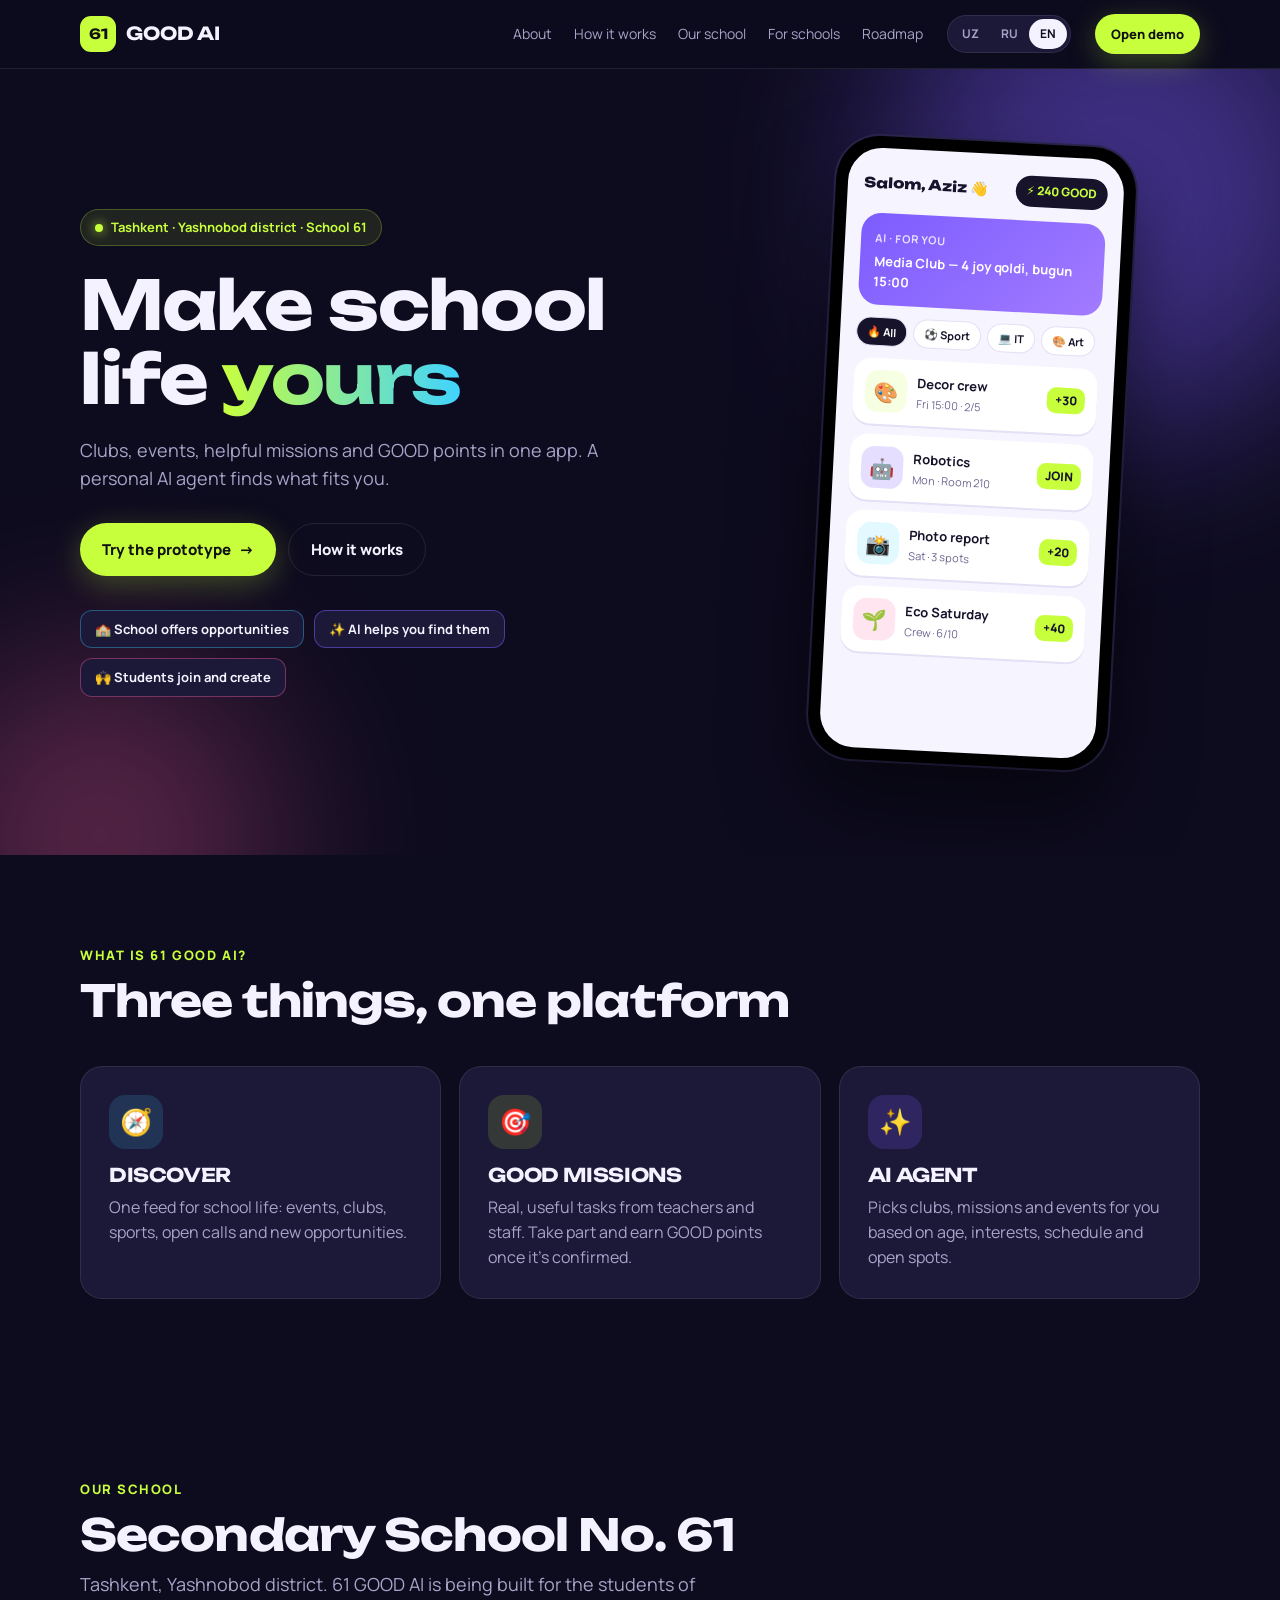
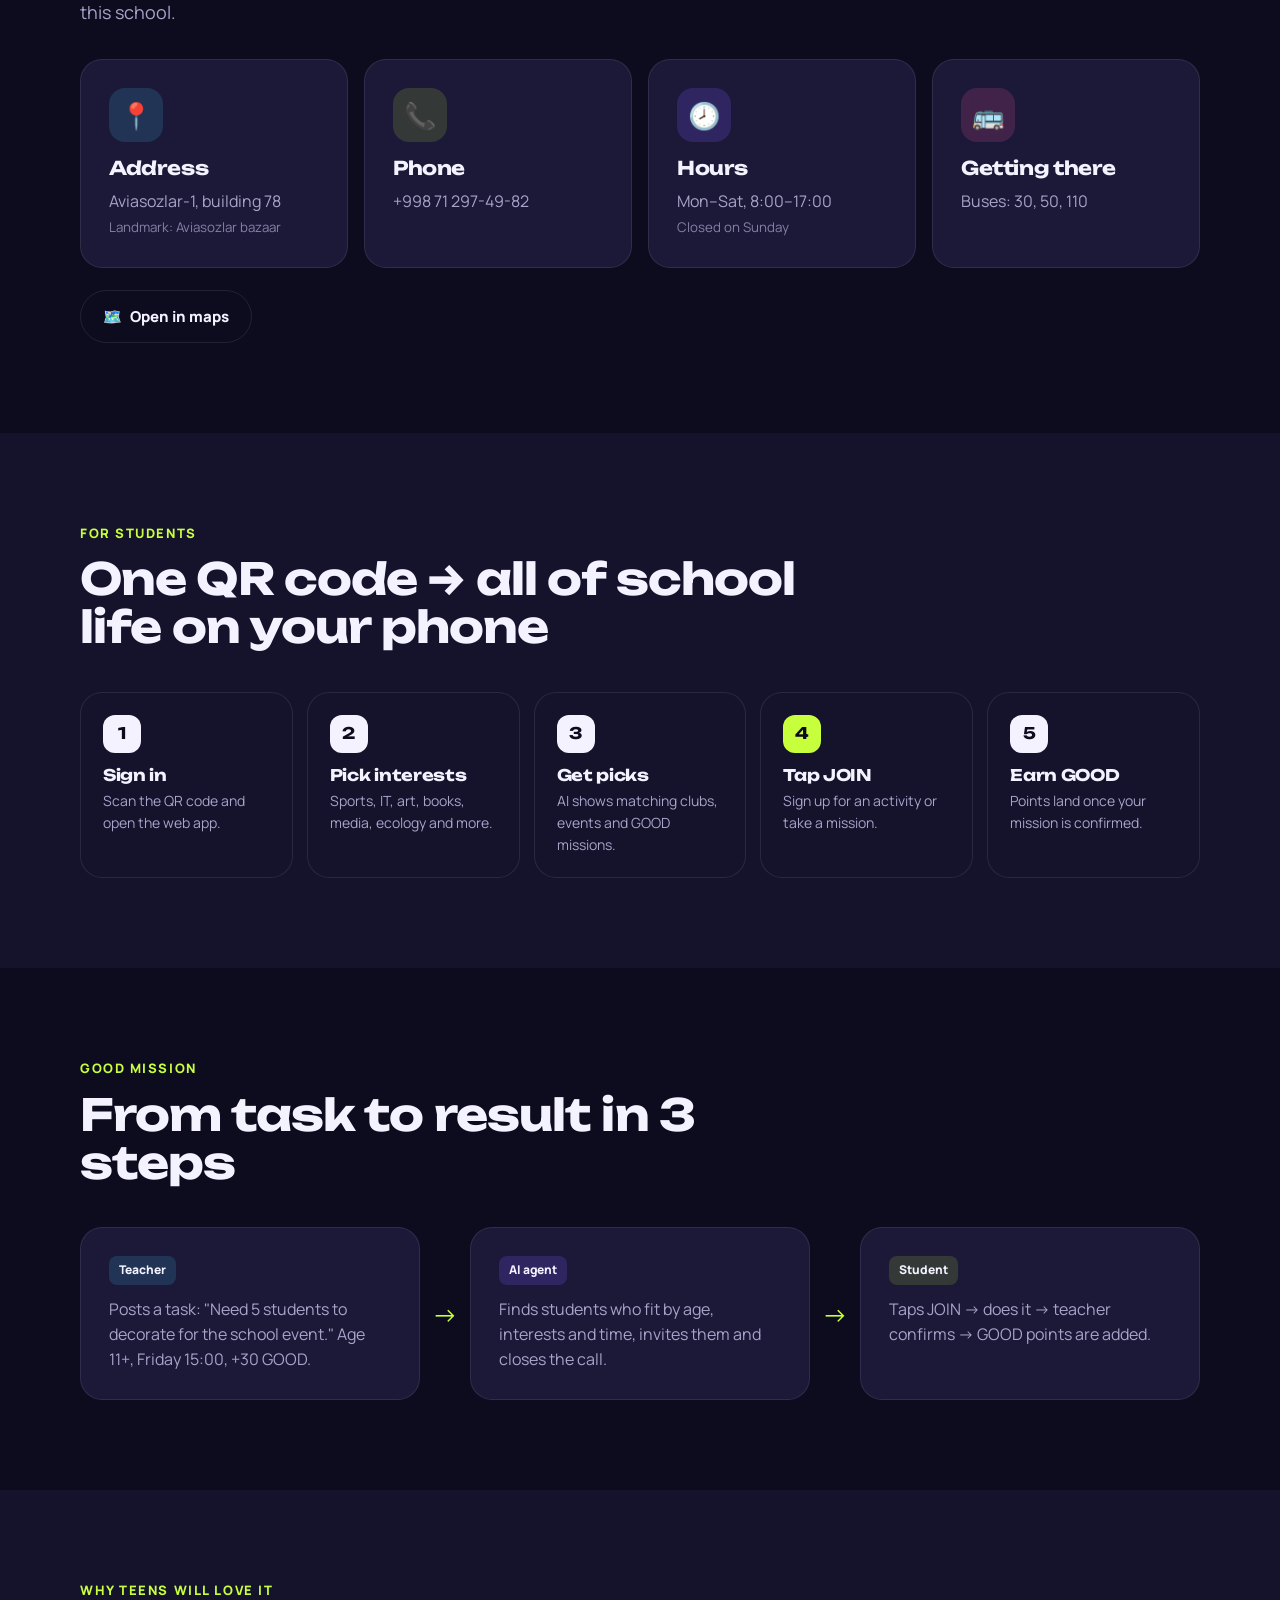
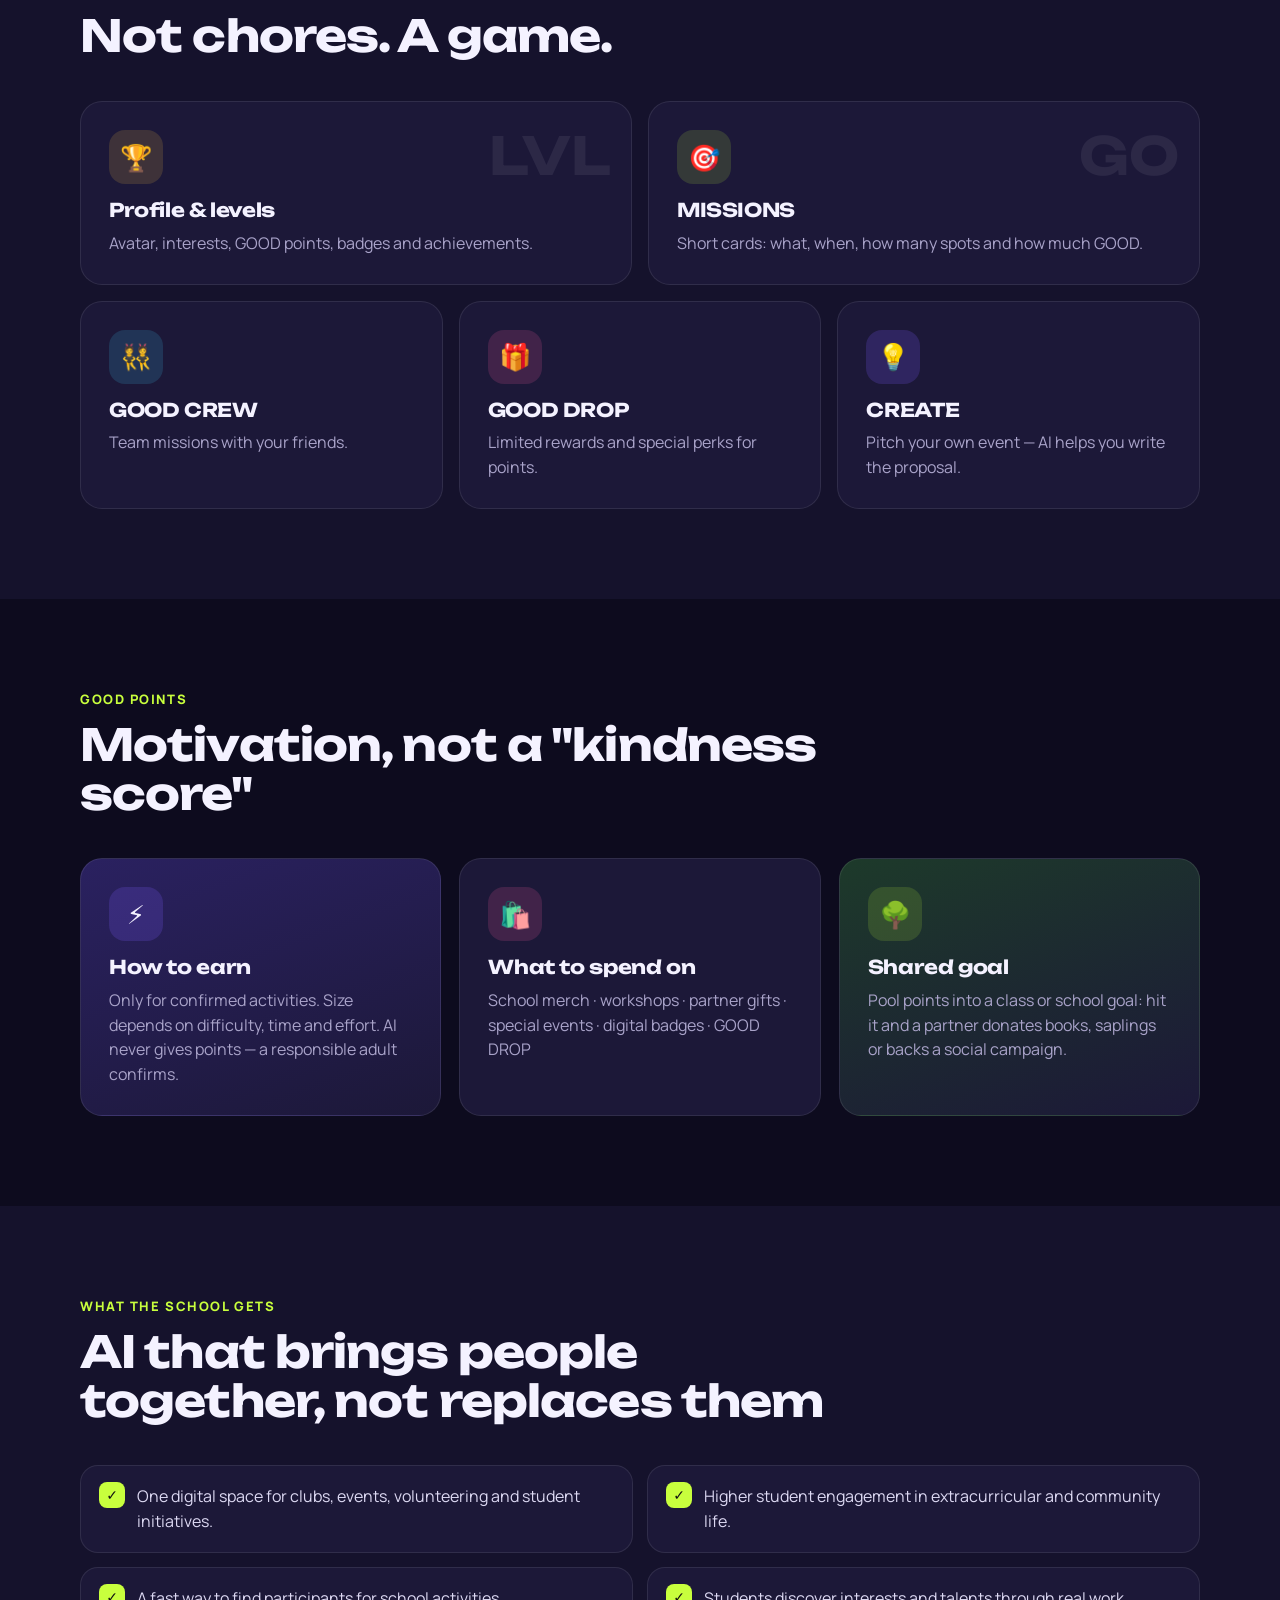
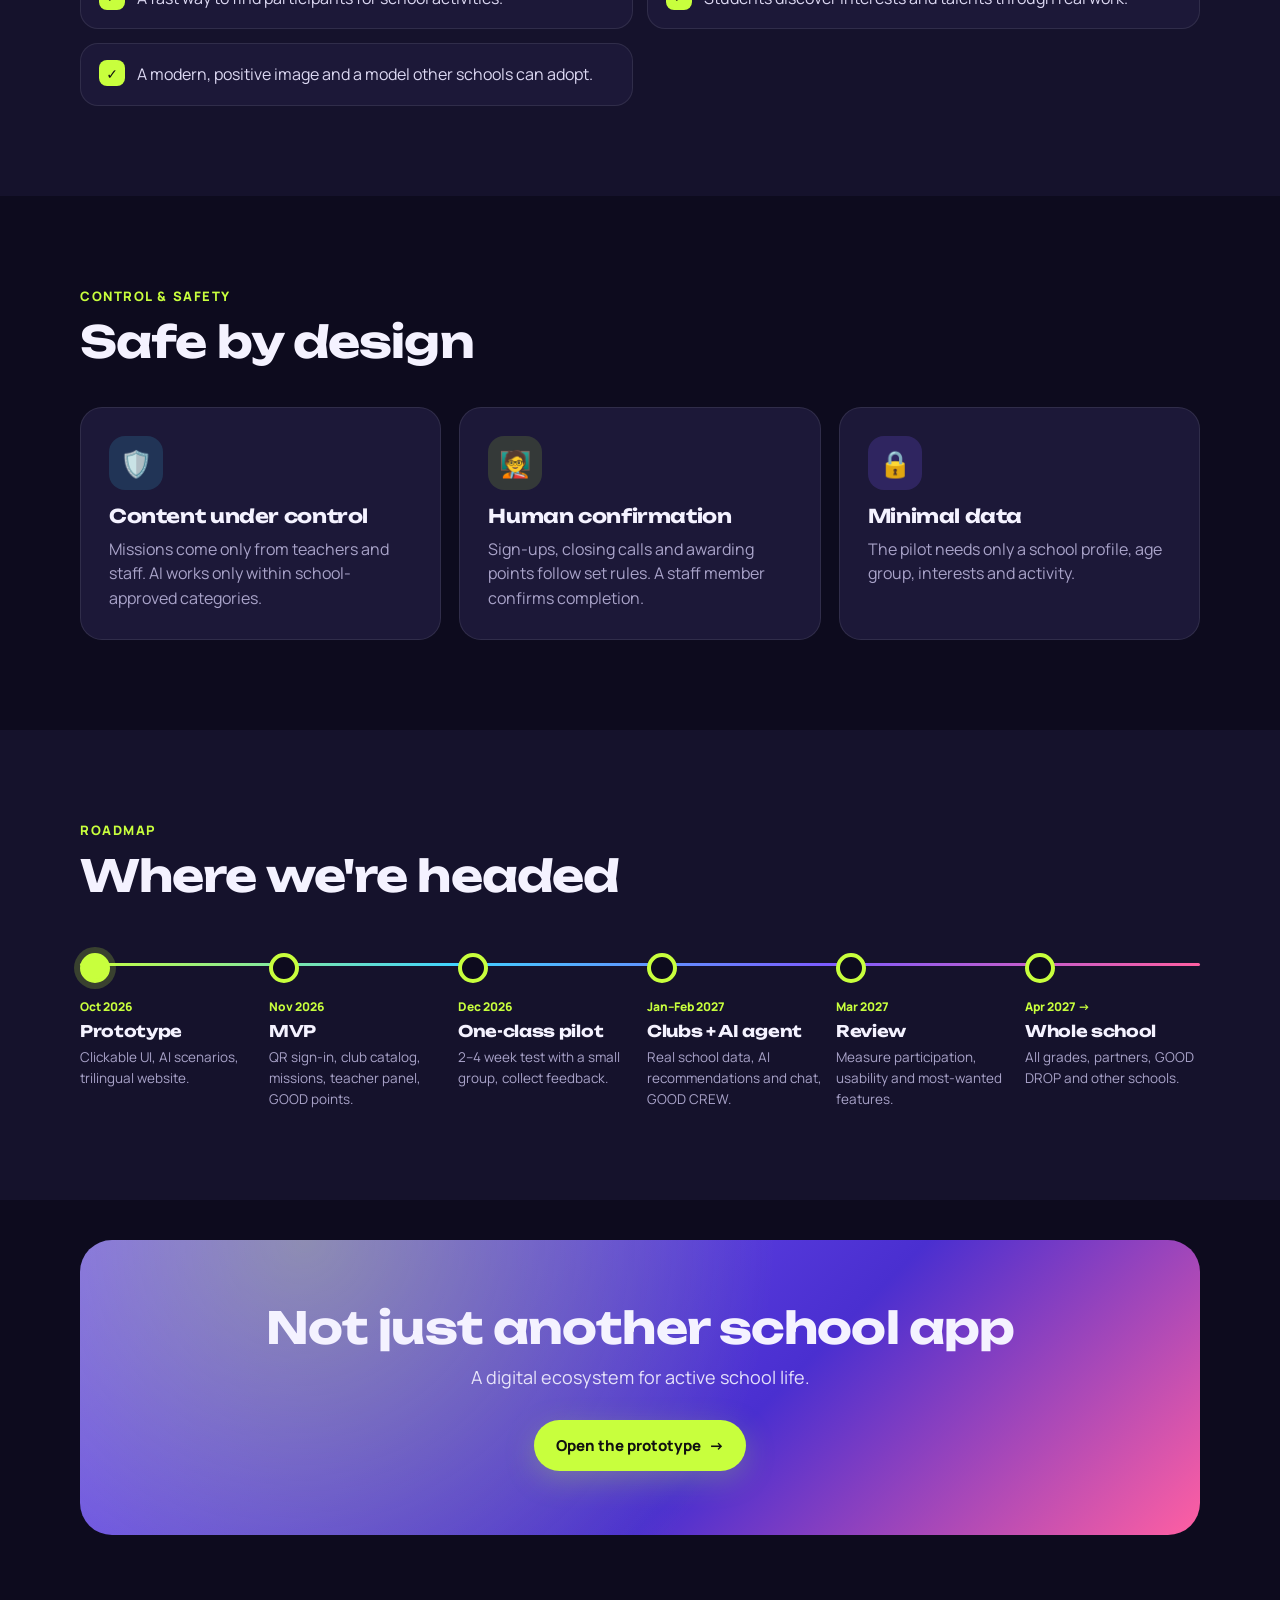
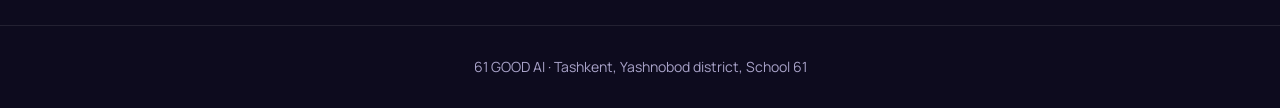
==== index.html @ ceb3b053 "61 GOOD AI site + Telegram Mini App Co-Authored-By: Claude Opus 5.5 (1M context) <noreply@anthropic." ====
<!doctype html>
<html lang="ru">
<head>
<meta charset="utf-8">
<meta name="viewport" content="width=device-width,initial-scale=1">
<title>61 GOOD AI</title>
<meta name="description" content="61 GOOD AI — умная платформа школьной жизни: кружки, события, GOOD-миссии и персональный AI-агент.">
<link rel="icon" href="data:image/svg+xml,<svg xmlns='http://www.w3.org/2000/svg' viewBox='0 0 64 64'><rect width='64' height='64' rx='16' fill='%23C8FF3D'/><text x='32' y='42' font-size='26' font-family='Arial' font-weight='900' text-anchor='middle' fill='%23111'>61</text></svg>">
<link rel="preconnect" href="https://fonts.googleapis.com"><link rel="preconnect" href="https://fonts.gstatic.com" crossorigin>
<link href="https://fonts.googleapis.com/css2?family=Manrope:wght@400;600;700;800&family=Unbounded:wght@600;700&display=swap" rel="stylesheet">
<link rel="stylesheet" href="style.css">
</head>
<body>
<nav><div class="wrap">
  <a class="logo" href="#"><b>61</b>GOOD AI</a>
  <div class="links">
    <a href="#about" data-i18n="nav.about"></a><a href="#how" data-i18n="nav.how"></a><a href="#ours" data-i18n="nav.ours"></a><a href="#school" data-i18n="nav.school"></a><a href="#roadmap" data-i18n="nav.roadmap"></a>
  </div>
  <div class="langs"><button data-lang="uz">UZ</button><button data-lang="ru">RU</button><button data-lang="en">EN</button></div>
  <a class="btn pri demo-link" href="app.html" data-i18n="nav.demo"></a>
</div></nav>

<header class="hero">
  <div class="blob b1"></div><div class="blob b2"></div>
  <div class="wrap">
    <div>
      <span class="badge" data-i18n="hero.badge"></span>
      <h1 data-i18n="hero.title"></h1>
      <p class="sub" data-i18n="hero.sub"></p>
      <div class="ctas"><a class="btn pri demo-link" href="app.html"><span data-i18n="hero.cta"></span> →</a><a class="btn sec" href="#how" data-i18n="hero.cta2"></a></div>
      <div class="tags"><span>🏫 <b data-i18n="hero.tag1"></b></span><span>✨ <b data-i18n="hero.tag2"></b></span><span>🙌 <b data-i18n="hero.tag3"></b></span></div>
    </div>
    <div class="phone"><div class="screen">
      <div class="s-top"><span class="hi">Salom, Aziz 👋</span><span class="pill">⚡ 240 GOOD</span></div>
      <div class="ai-card"><small>AI · FOR YOU</small><p>Media Club — 4 joy qoldi, bugun 15:00</p></div>
      <div class="chips"><i class="on">🔥 All</i><i>⚽ Sport</i><i>💻 IT</i><i>🎨 Art</i></div>
      <div class="m-card"><div class="m-ico c-lime">🎨</div><div><b>Decor crew</b><span>Fri 15:00 · 2/5</span></div><span class="gp">+30</span></div>
      <div class="m-card"><div class="m-ico c-violet">🤖</div><div><b>Robotics</b><span>Mon · Room 210</span></div><span class="gp">JOIN</span></div>
      <div class="m-card"><div class="m-ico c-sky">📸</div><div><b>Photo report</b><span>Sat · 3 spots</span></div><span class="gp">+20</span></div>
      <div class="m-card"><div class="m-ico c-pink">🌱</div><div><b>Eco Saturday</b><span>Crew · 6/10</span></div><span class="gp">+40</span></div>
    </div></div>
  </div>
</header>

<section id="about"><div class="wrap">
  <div class="kicker" data-i18n="about.kicker"></div>
  <h2 data-i18n="about.title"></h2>
  <div class="grid3">
    <div class="card reveal"><div class="ico c-sky">🧭</div><h3 data-i18n="about.c1.t"></h3><p data-i18n="about.c1.d"></p></div>
    <div class="card reveal"><div class="ico c-lime">🎯</div><h3 data-i18n="about.c2.t"></h3><p data-i18n="about.c2.d"></p></div>
    <div class="card reveal"><div class="ico c-violet">✨</div><h3 data-i18n="about.c3.t"></h3><p data-i18n="about.c3.d"></p></div>
  </div>
</div></section>

<section id="ours"><div class="wrap">
  <div class="kicker" data-i18n="ours.kicker"></div>
  <h2 data-i18n="ours.title" style="margin-bottom:12px"></h2>
  <p class="lead" data-i18n="ours.sub"></p>
  <div class="ours">
    <div class="card reveal"><div class="ico c-sky">📍</div><h3 data-i18n="ours.addr.t"></h3><p data-i18n="ours.addr.d"></p></div>
    <a class="card reveal" href="tel:+998712974982"><div class="ico c-lime">📞</div><h3 data-i18n="ours.phone.t"></h3><p>+998 71 297-49-82</p></a>
    <div class="card reveal"><div class="ico c-violet">🕗</div><h3 data-i18n="ours.hours.t"></h3><p data-i18n="ours.hours.d"></p></div>
    <div class="card reveal"><div class="ico c-pink">🚌</div><h3 data-i18n="ours.bus.t"></h3><p data-i18n="ours.bus.d"></p></div>
  </div>
  <a class="btn sec" style="margin-top:22px" target="_blank" rel="noopener" href="https://2gis.uz/tashkent/firm/70000001036679067">🗺️ <span data-i18n="ours.map"></span></a>
</div></section>

<section id="how" style="background:var(--bg2)"><div class="wrap">
  <div class="kicker" data-i18n="how.kicker"></div>
  <h2 data-i18n="how.title"></h2>
  <div class="steps">
    <div class="step reveal"><h3 data-i18n="how.s1.t"></h3><p data-i18n="how.s1.d"></p></div>
    <div class="step reveal"><h3 data-i18n="how.s2.t"></h3><p data-i18n="how.s2.d"></p></div>
    <div class="step reveal"><h3 data-i18n="how.s3.t"></h3><p data-i18n="how.s3.d"></p></div>
    <div class="step reveal"><h3 data-i18n="how.s4.t"></h3><p data-i18n="how.s4.d"></p></div>
    <div class="step reveal"><h3 data-i18n="how.s5.t"></h3><p data-i18n="how.s5.d"></p></div>
  </div>
</div></section>

<section><div class="wrap">
  <div class="kicker" data-i18n="mission.kicker"></div>
  <h2 data-i18n="mission.title"></h2>
  <div class="flow">
    <div class="card reveal"><span class="who c-sky" data-i18n="mission.a.t"></span><p data-i18n="mission.a.d"></p></div>
    <div class="arrow">→</div>
    <div class="card reveal"><span class="who c-violet" data-i18n="mission.b.t"></span><p data-i18n="mission.b.d"></p></div>
    <div class="arrow">→</div>
    <div class="card reveal"><span class="who c-lime" data-i18n="mission.c.t"></span><p data-i18n="mission.c.d"></p></div>
  </div>
</div></section>

<section style="background:var(--bg2)"><div class="wrap">
  <div class="kicker" data-i18n="fun.kicker"></div>
  <h2 data-i18n="fun.title"></h2>
  <div class="feat">
    <div class="card reveal"><span class="big">LVL</span><div class="ico c-sun">🏆</div><h3 data-i18n="fun.f1.t"></h3><p data-i18n="fun.f1.d"></p></div>
    <div class="card reveal"><span class="big">GO</span><div class="ico c-lime">🎯</div><h3 data-i18n="fun.f2.t"></h3><p data-i18n="fun.f2.d"></p></div>
    <div class="card reveal"><div class="ico c-sky">👯</div><h3 data-i18n="fun.f3.t"></h3><p data-i18n="fun.f3.d"></p></div>
    <div class="card reveal"><div class="ico c-pink">🎁</div><h3 data-i18n="fun.f4.t"></h3><p data-i18n="fun.f4.d"></p></div>
    <div class="card reveal"><div class="ico c-violet">💡</div><h3 data-i18n="fun.f5.t"></h3><p data-i18n="fun.f5.d"></p></div>
  </div>
</div></section>

<section id="points"><div class="wrap">
  <div class="kicker" data-i18n="pts.kicker"></div>
  <h2 data-i18n="pts.title"></h2>
  <div class="pts">
    <div class="card reveal"><div class="ico c-violet">⚡</div><h3 data-i18n="pts.get.t"></h3><p data-i18n="pts.get.d"></p></div>
    <div class="card reveal"><div class="ico c-pink">🛍️</div><h3 data-i18n="pts.spend.t"></h3><p data-i18n="pts.spend.d"></p></div>
    <div class="card reveal"><div class="ico c-lime">🌳</div><h3 data-i18n="pts.goal.t"></h3><p data-i18n="pts.goal.d"></p></div>
  </div>
</div></section>

<section id="school" style="background:var(--bg2)"><div class="wrap">
  <div class="kicker" data-i18n="school.kicker"></div>
  <h2 data-i18n="school.title"></h2>
  <ul class="list">
    <li class="reveal" data-i18n="school.l1"></li><li class="reveal" data-i18n="school.l2"></li><li class="reveal" data-i18n="school.l3"></li><li class="reveal" data-i18n="school.l4"></li><li class="reveal" data-i18n="school.l5"></li>
  </ul>
</div></section>

<section><div class="wrap">
  <div class="kicker" data-i18n="safe.kicker"></div>
  <h2 data-i18n="safe.title"></h2>
  <div class="grid3">
    <div class="card reveal"><div class="ico c-sky">🛡️</div><h3 data-i18n="safe.s1.t"></h3><p data-i18n="safe.s1.d"></p></div>
    <div class="card reveal"><div class="ico c-lime">🧑‍🏫</div><h3 data-i18n="safe.s2.t"></h3><p data-i18n="safe.s2.d"></p></div>
    <div class="card reveal"><div class="ico c-violet">🔒</div><h3 data-i18n="safe.s3.t"></h3><p data-i18n="safe.s3.d"></p></div>
  </div>
</div></section>

<section id="roadmap" style="background:var(--bg2)"><div class="wrap">
  <div class="kicker" data-i18n="road.kicker"></div>
  <h2 data-i18n="road.title"></h2>
  <div class="road">
    <div class="rm now reveal"><small data-i18n="road.r1.w"></small><h3 data-i18n="road.r1.t"></h3><p data-i18n="road.r1.d"></p></div>
    <div class="rm reveal"><small data-i18n="road.r2.w"></small><h3 data-i18n="road.r2.t"></h3><p data-i18n="road.r2.d"></p></div>
    <div class="rm reveal"><small data-i18n="road.r3.w"></small><h3 data-i18n="road.r3.t"></h3><p data-i18n="road.r3.d"></p></div>
    <div class="rm reveal"><small data-i18n="road.r4.w"></small><h3 data-i18n="road.r4.t"></h3><p data-i18n="road.r4.d"></p></div>
    <div class="rm reveal"><small data-i18n="road.r5.w"></small><h3 data-i18n="road.r5.t"></h3><p data-i18n="road.r5.d"></p></div>
    <div class="rm reveal"><small data-i18n="road.r6.w"></small><h3 data-i18n="road.r6.t"></h3><p data-i18n="road.r6.d"></p></div>
  </div>
</div></section>

<div class="cta reveal">
  <h2 data-i18n="cta.title"></h2>
  <p data-i18n="cta.sub"></p>
  <a class="btn pri demo-link" href="app.html"><span data-i18n="cta.btn"></span> →</a>
</div>

<footer><div class="wrap" data-i18n="foot"></div></footer>

<script src="i18n.js"></script>
<script>
  window.onLang = l => document.querySelectorAll(".demo-link").forEach(a => a.href = "app.html?lang=" + l);
  initLang();
  const io = new IntersectionObserver(es => es.forEach(e => { if (e.isIntersecting) { e.target.classList.add("in"); io.unobserve(e.target); } }), { threshold: .12 });
  document.querySelectorAll(".reveal").forEach(el => io.observe(el));
</script>
</body>
</html>
---- style.css ----
:root{
  --bg:#0D0B1E; --bg2:#15122C; --card:#1C1838; --line:rgba(255,255,255,.09);
  --text:#F4F2FF; --muted:#A9A3C9;
  --lime:#C8FF3D; --violet:#7C5CFF; --pink:#FF5FA2; --sky:#41D3FF; --sun:#FFC83D;
  --r:22px;
}
*{box-sizing:border-box;margin:0;padding:0}
html{scroll-behavior:smooth}
body{background:var(--bg);color:var(--text);font-family:Manrope,system-ui,sans-serif;line-height:1.55;overflow-x:hidden}
h1,h2,h3,.display{font-family:Unbounded,Manrope,sans-serif;letter-spacing:-.02em;line-height:1.1}
a{color:inherit;text-decoration:none}
.wrap{max-width:1160px;margin:0 auto;padding:0 20px}
em{font-style:normal;background:linear-gradient(90deg,var(--lime),var(--sky));-webkit-background-clip:text;background-clip:text;color:transparent}

/* nav */
nav{position:sticky;top:0;z-index:50;background:rgba(13,11,30,.75);backdrop-filter:blur(14px);border-bottom:1px solid var(--line)}
nav .wrap{display:flex;align-items:center;gap:24px;height:68px}
.logo{display:flex;align-items:center;gap:10px;font-family:Unbounded;font-weight:700;font-size:18px}
.logo b{display:grid;place-items:center;width:36px;height:36px;border-radius:11px;background:var(--lime);color:#111;font-size:14px}
.links{display:flex;gap:22px;margin-left:auto;font-size:14px;color:var(--muted)}
.links a:hover{color:var(--text)}
.langs{display:flex;background:var(--card);border-radius:999px;padding:3px;border:1px solid var(--line)}
.langs button{all:unset;cursor:pointer;padding:6px 11px;border-radius:999px;font-size:12px;font-weight:700;color:var(--muted)}
.langs button.on{background:var(--text);color:var(--bg)}
.btn{display:inline-flex;align-items:center;gap:8px;padding:14px 22px;border-radius:999px;font-weight:800;font-size:15px;transition:transform .15s,box-shadow .15s;cursor:pointer;border:0}
.btn:hover{transform:translateY(-2px)}
.btn.pri{background:var(--lime);color:#111;box-shadow:0 8px 30px rgba(200,255,61,.25)}
.btn.sec{background:transparent;color:var(--text);border:1.5px solid var(--line)}
nav .btn{padding:10px 16px;font-size:13px}

/* hero */
.hero{position:relative;padding:72px 0 90px;overflow:hidden}
.blob{position:absolute;border-radius:50%;filter:blur(90px);opacity:.45;z-index:-1}
.b1{width:480px;height:480px;background:var(--violet);top:-120px;right:-80px}
.b2{width:360px;height:360px;background:var(--pink);bottom:-160px;left:-80px;opacity:.3}
.hero .wrap{display:grid;grid-template-columns:1.15fr .85fr;gap:48px;align-items:center}
.badge{display:inline-flex;gap:8px;align-items:center;padding:7px 14px;border-radius:999px;background:rgba(200,255,61,.1);color:var(--lime);font-size:13px;font-weight:700;border:1px solid rgba(200,255,61,.25)}
.badge:before{content:"";width:8px;height:8px;border-radius:50%;background:var(--lime);box-shadow:0 0 12px var(--lime)}
.hero h1{font-size:clamp(38px,5.6vw,68px);margin:22px 0 20px}
.hero p.sub{font-size:18px;color:var(--muted);max-width:560px}
.hero .ctas{display:flex;gap:12px;margin:30px 0 34px;flex-wrap:wrap}
.tags{display:flex;gap:10px;flex-wrap:wrap}
.tags span{font-size:13px;padding:8px 14px;border-radius:12px;background:var(--card);border:1px solid var(--line)}
.tags span:nth-child(1){border-color:rgba(65,211,255,.35)}
.tags span:nth-child(2){border-color:rgba(124,92,255,.5)}
.tags span:nth-child(3){border-color:rgba(255,95,162,.4)}

/* phone mock */
.phone{width:300px;margin:0 auto;border-radius:44px;padding:12px;background:#000;box-shadow:0 40px 80px rgba(0,0,0,.5),0 0 0 2px #2b2750;transform:rotate(3deg)}
.screen{border-radius:34px;background:#F6F4FF;color:#16132B;height:600px;overflow:hidden;padding:20px 16px;font-size:13px}
.s-top{display:flex;justify-content:space-between;align-items:center;margin-bottom:14px}
.s-top .hi{font-weight:800;font-size:14px;font-family:Unbounded}
.pill{background:#16132B;color:var(--lime);font-weight:800;padding:6px 11px;border-radius:999px;font-size:12px}
.ai-card{background:linear-gradient(135deg,var(--violet),#A27BFF);color:#fff;border-radius:20px;padding:14px;margin-bottom:12px}
.ai-card small{opacity:.8;font-weight:700;font-size:11px;letter-spacing:.06em}
.ai-card p{font-weight:700;margin-top:4px}
.chips{display:flex;gap:6px;margin-bottom:12px;flex-wrap:wrap}
.chips i{font-style:normal;background:#fff;border:1px solid #E4E0F5;padding:5px 10px;border-radius:999px;font-size:11px;font-weight:700}
.chips i.on{background:#16132B;color:#fff}
.m-card{background:#fff;border-radius:18px;padding:12px;margin-bottom:10px;display:flex;gap:10px;align-items:center;box-shadow:0 2px 0 #E4E0F5}
.m-ico{width:42px;height:42px;border-radius:13px;display:grid;place-items:center;font-size:20px;flex:none}
.m-card b{display:block;font-size:13px}
.m-card span{font-size:11px;color:#6B6690}
.m-card .gp{margin-left:auto;font-weight:800;font-size:12px;color:#16132B;background:var(--lime);padding:4px 8px;border-radius:9px;white-space:nowrap}

/* sections */
.lead{color:var(--muted);font-size:18px;max-width:640px;margin-bottom:32px}
.ours{display:grid;grid-template-columns:repeat(4,1fr);gap:16px}
.ours .card small{opacity:.75}
a.card:hover{border-color:var(--lime)}
section{padding:90px 0}
.kicker{color:var(--lime);font-weight:800;font-size:13px;letter-spacing:.12em;text-transform:uppercase}
h2{font-size:clamp(28px,3.8vw,44px);margin:12px 0 40px;max-width:780px}
.grid3{display:grid;grid-template-columns:repeat(3,1fr);gap:18px}
.card{background:var(--card);border:1px solid var(--line);border-radius:var(--r);padding:28px;position:relative;overflow:hidden}
.card h3{font-size:19px;margin:16px 0 10px}
.card p{color:var(--muted)}
.ico{width:54px;height:54px;border-radius:16px;display:grid;place-items:center;font-size:26px}
.c-lime{background:rgba(200,255,61,.14)} .c-violet{background:rgba(124,92,255,.2)} .c-pink{background:rgba(255,95,162,.16)} .c-sky{background:rgba(65,211,255,.15)} .c-sun{background:rgba(255,200,61,.15)}

.steps{display:grid;grid-template-columns:repeat(5,1fr);gap:14px;counter-reset:s}
.step{background:var(--bg2);border:1px solid var(--line);border-radius:var(--r);padding:22px;counter-increment:s}
.step:before{content:counter(s);display:grid;place-items:center;width:38px;height:38px;border-radius:12px;background:var(--text);color:var(--bg);font-family:Unbounded;font-weight:700;margin-bottom:14px}
.step:nth-child(4):before{background:var(--lime)}
.step h3{font-size:16px;margin-bottom:6px}
.step p{color:var(--muted);font-size:14px}

.flow{display:grid;grid-template-columns:1fr auto 1fr auto 1fr;gap:12px;align-items:stretch}
.flow .arrow{display:grid;place-items:center;font-size:26px;color:var(--lime)}
.flow .card h3{margin-top:0}
.who{display:inline-block;font-size:12px;font-weight:800;padding:5px 10px;border-radius:8px;margin-bottom:12px}

.feat{display:grid;grid-template-columns:repeat(6,1fr);gap:16px}
.feat .card:nth-child(1),.feat .card:nth-child(2){grid-column:span 3}
.feat .card:nth-child(n+3){grid-column:span 2}
.feat .card .big{font-family:Unbounded;font-size:52px;font-weight:700;position:absolute;right:20px;top:14px;opacity:.07}

.pts{display:grid;grid-template-columns:repeat(3,1fr);gap:18px}
.pts .card:nth-child(1){background:linear-gradient(160deg,#2a2160,var(--card))}
.pts .card:nth-child(3){background:linear-gradient(160deg,#1d3a2a,var(--card))}

.list{display:grid;grid-template-columns:1fr 1fr;gap:14px;list-style:none}
.list li{background:var(--card);border:1px solid var(--line);border-radius:18px;padding:18px 20px 18px 56px;position:relative;color:#DCD8F2}
.list li:before{content:"✓";position:absolute;left:18px;top:16px;width:26px;height:26px;border-radius:8px;background:var(--lime);color:#111;font-weight:900;display:grid;place-items:center;font-size:14px}

.road{position:relative;display:grid;grid-template-columns:repeat(6,1fr);gap:14px}
.road:before{content:"";position:absolute;left:0;right:0;top:22px;height:3px;background:linear-gradient(90deg,var(--lime),var(--sky),var(--violet),var(--pink));border-radius:3px}
.rm{position:relative;padding-top:52px}
.rm:before{content:"";position:absolute;top:12px;left:0;width:22px;height:22px;border-radius:50%;background:var(--bg);border:4px solid var(--lime)}
.rm.now:before{background:var(--lime);box-shadow:0 0 0 6px rgba(200,255,61,.2)}
.rm small{color:var(--lime);font-weight:800;font-size:12px}
.rm h3{font-size:16px;margin:6px 0}
.rm p{color:var(--muted);font-size:13.5px}

.cta{margin:40px auto 90px;max-width:1120px;border-radius:32px;padding:64px 32px;text-align:center;background:radial-gradient(circle at 20% 0%,rgba(200,255,61,.35),transparent 50%),linear-gradient(135deg,var(--violet),#4A2FD0 60%,var(--pink));}
.cta h2{margin:0 auto 12px}
.cta p{font-size:18px;opacity:.9;margin-bottom:28px}
footer{border-top:1px solid var(--line);padding:30px 0;color:var(--muted);font-size:14px;text-align:center}

.reveal{opacity:0;transform:translateY(24px);transition:opacity .7s,transform .7s}
.reveal.in{opacity:1;transform:none}

@media (max-width:980px){
  .links{display:none}
  .hero .wrap{grid-template-columns:1fr}
  .phone{transform:none}
  .grid3,.pts{grid-template-columns:1fr}
  .ours{grid-template-columns:1fr 1fr}
  .steps{grid-template-columns:1fr 1fr}
  .flow{grid-template-columns:1fr}
  .flow .arrow{transform:rotate(90deg)}
  .feat{grid-template-columns:1fr}
  .feat .card:nth-child(n){grid-column:auto}
  .list{grid-template-columns:1fr}
  .road{grid-template-columns:1fr;gap:0}
  .road:before{left:10px;right:auto;top:0;bottom:0;width:3px;height:auto}
  .rm{padding:0 0 26px 44px}
  .rm:before{top:2px}
}
@media (max-width:520px){
  nav .btn{display:none}
  .steps{grid-template-columns:1fr}
  .ours{grid-template-columns:1fr}
  section{padding:64px 0}
  .cta{margin:20px 16px 60px;padding:44px 22px}
}
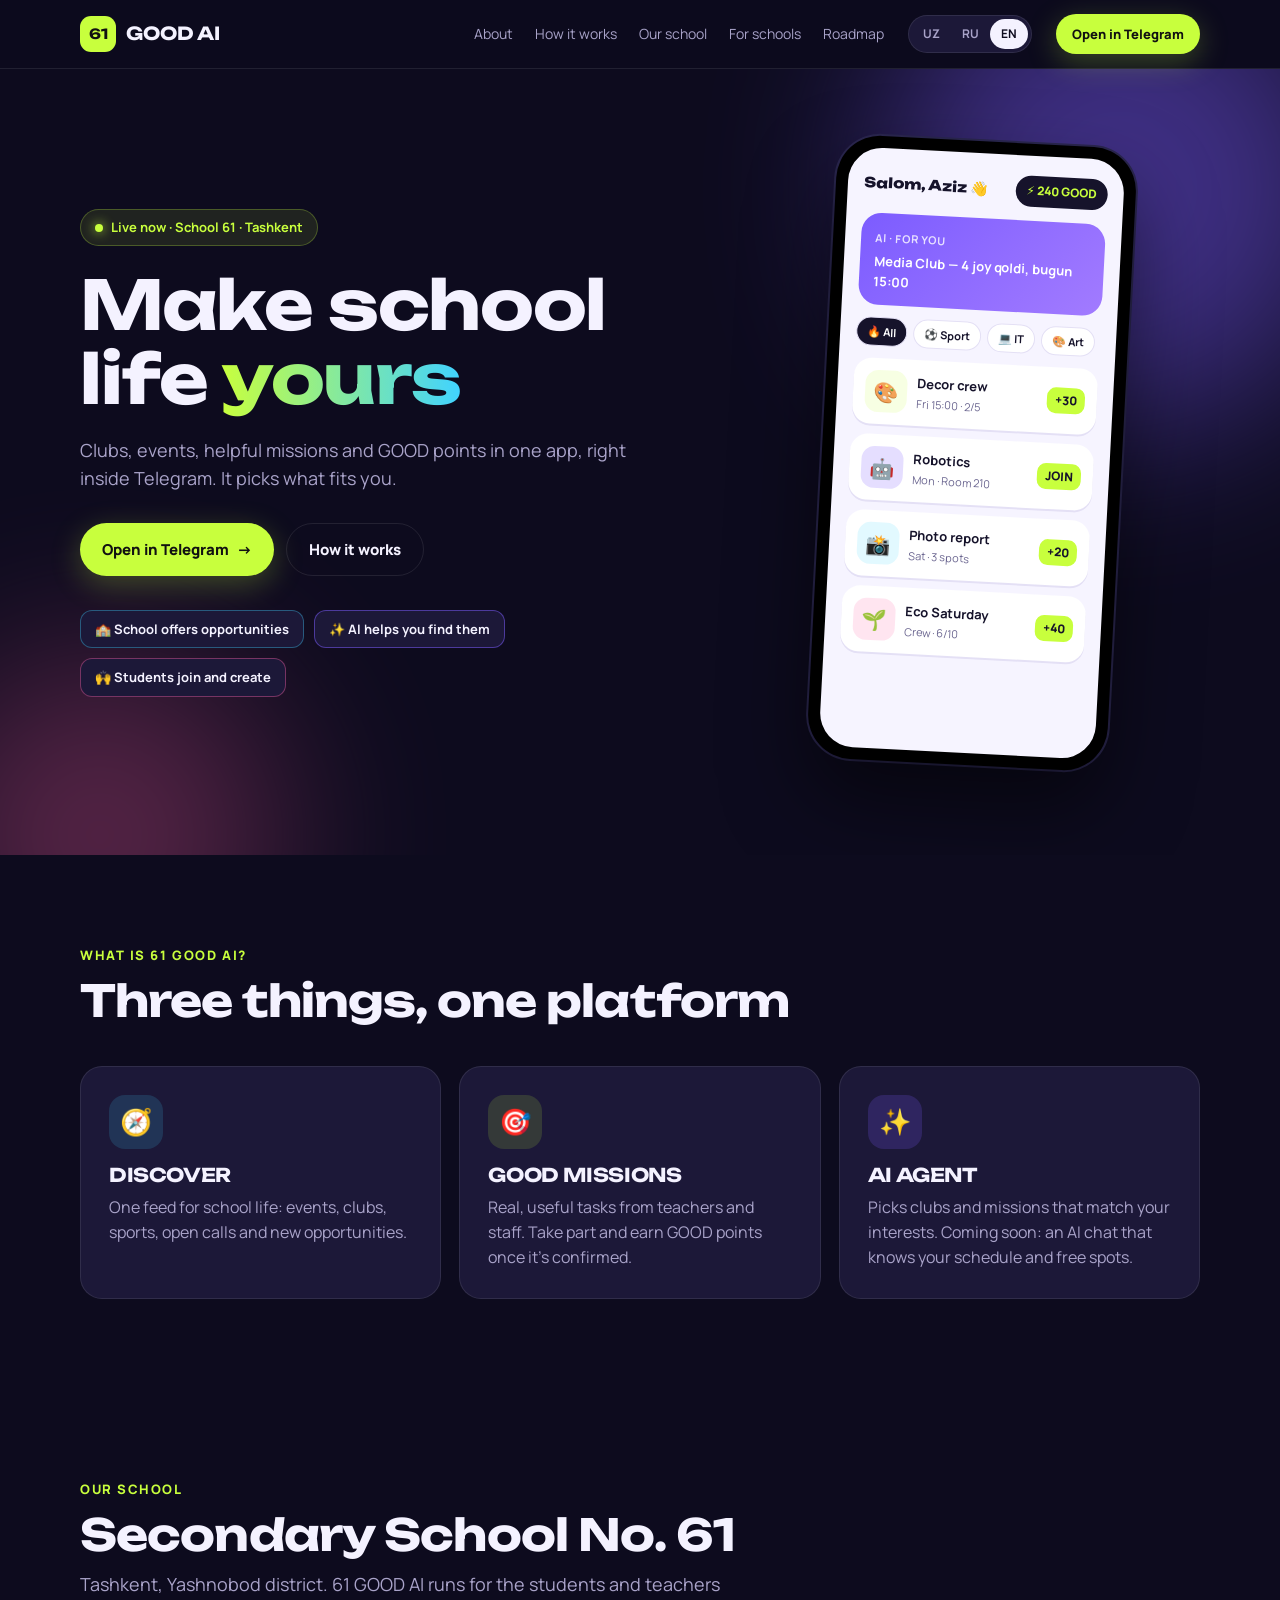
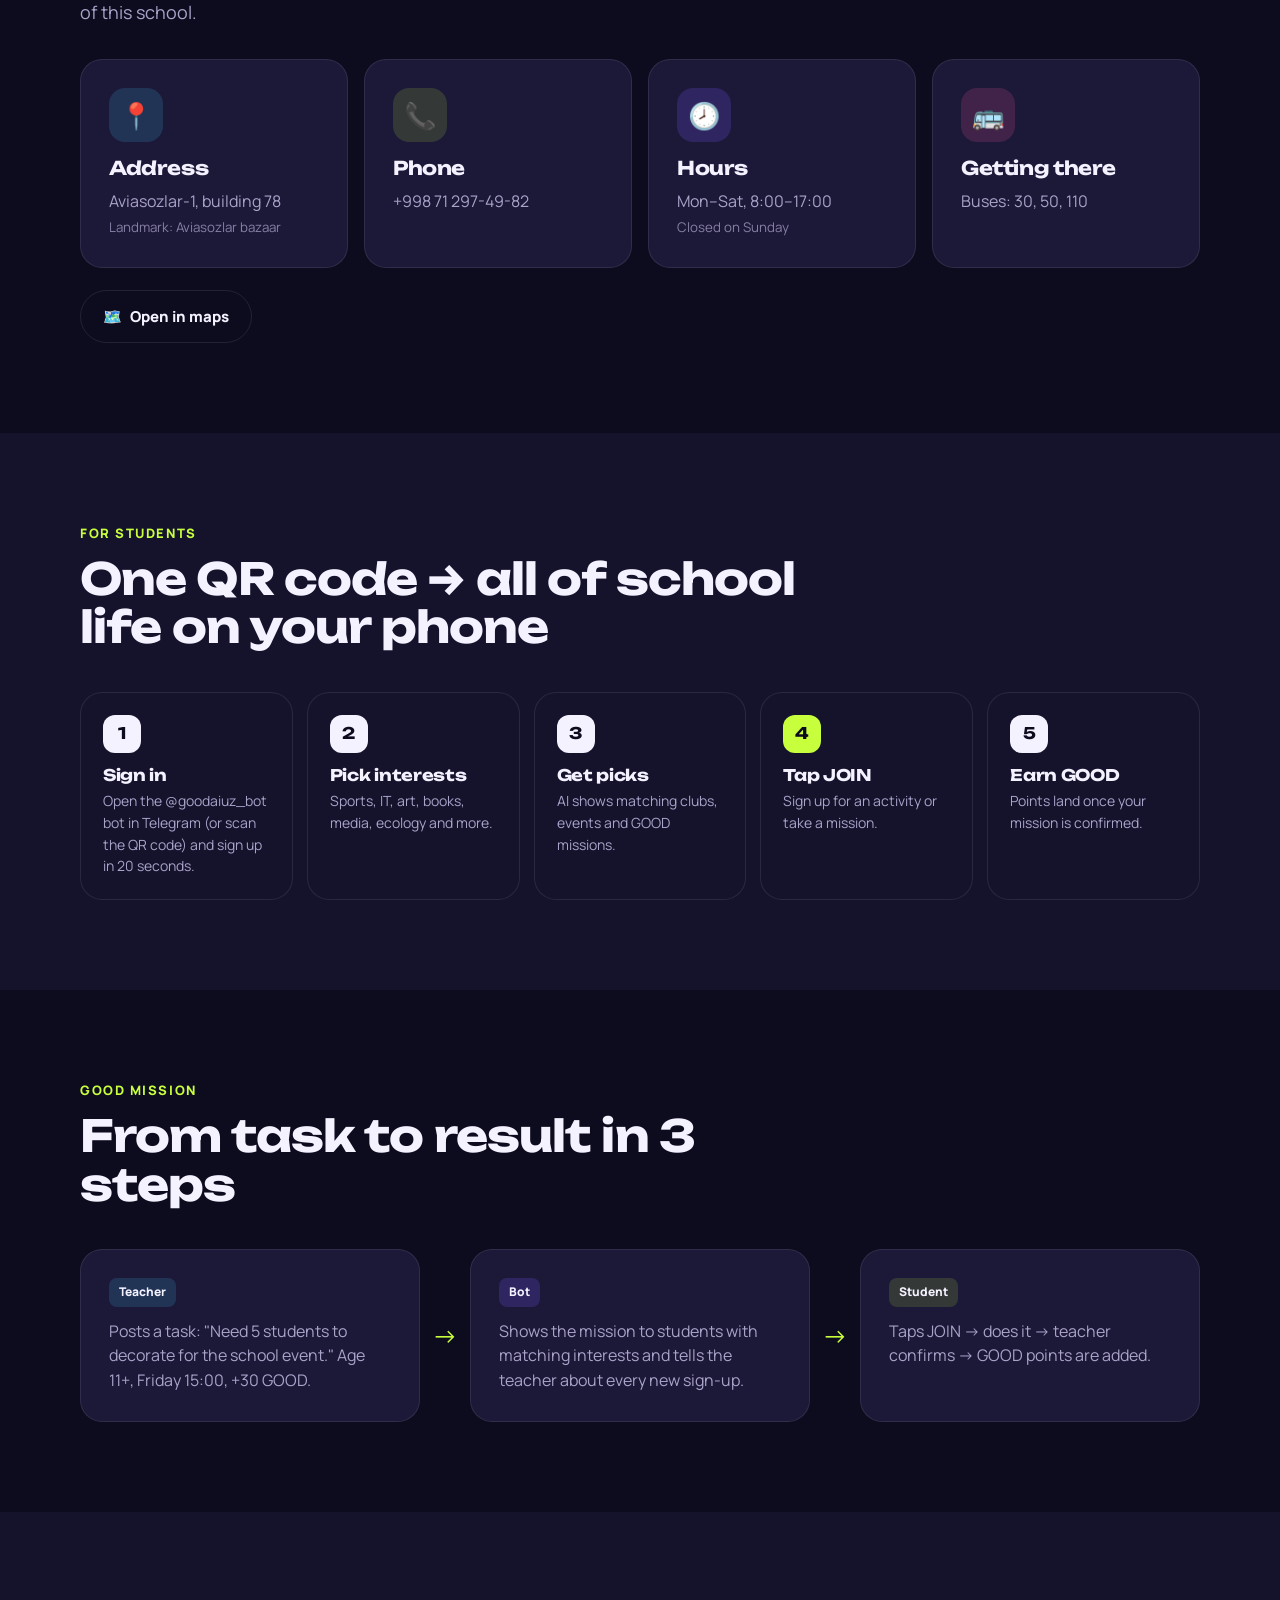
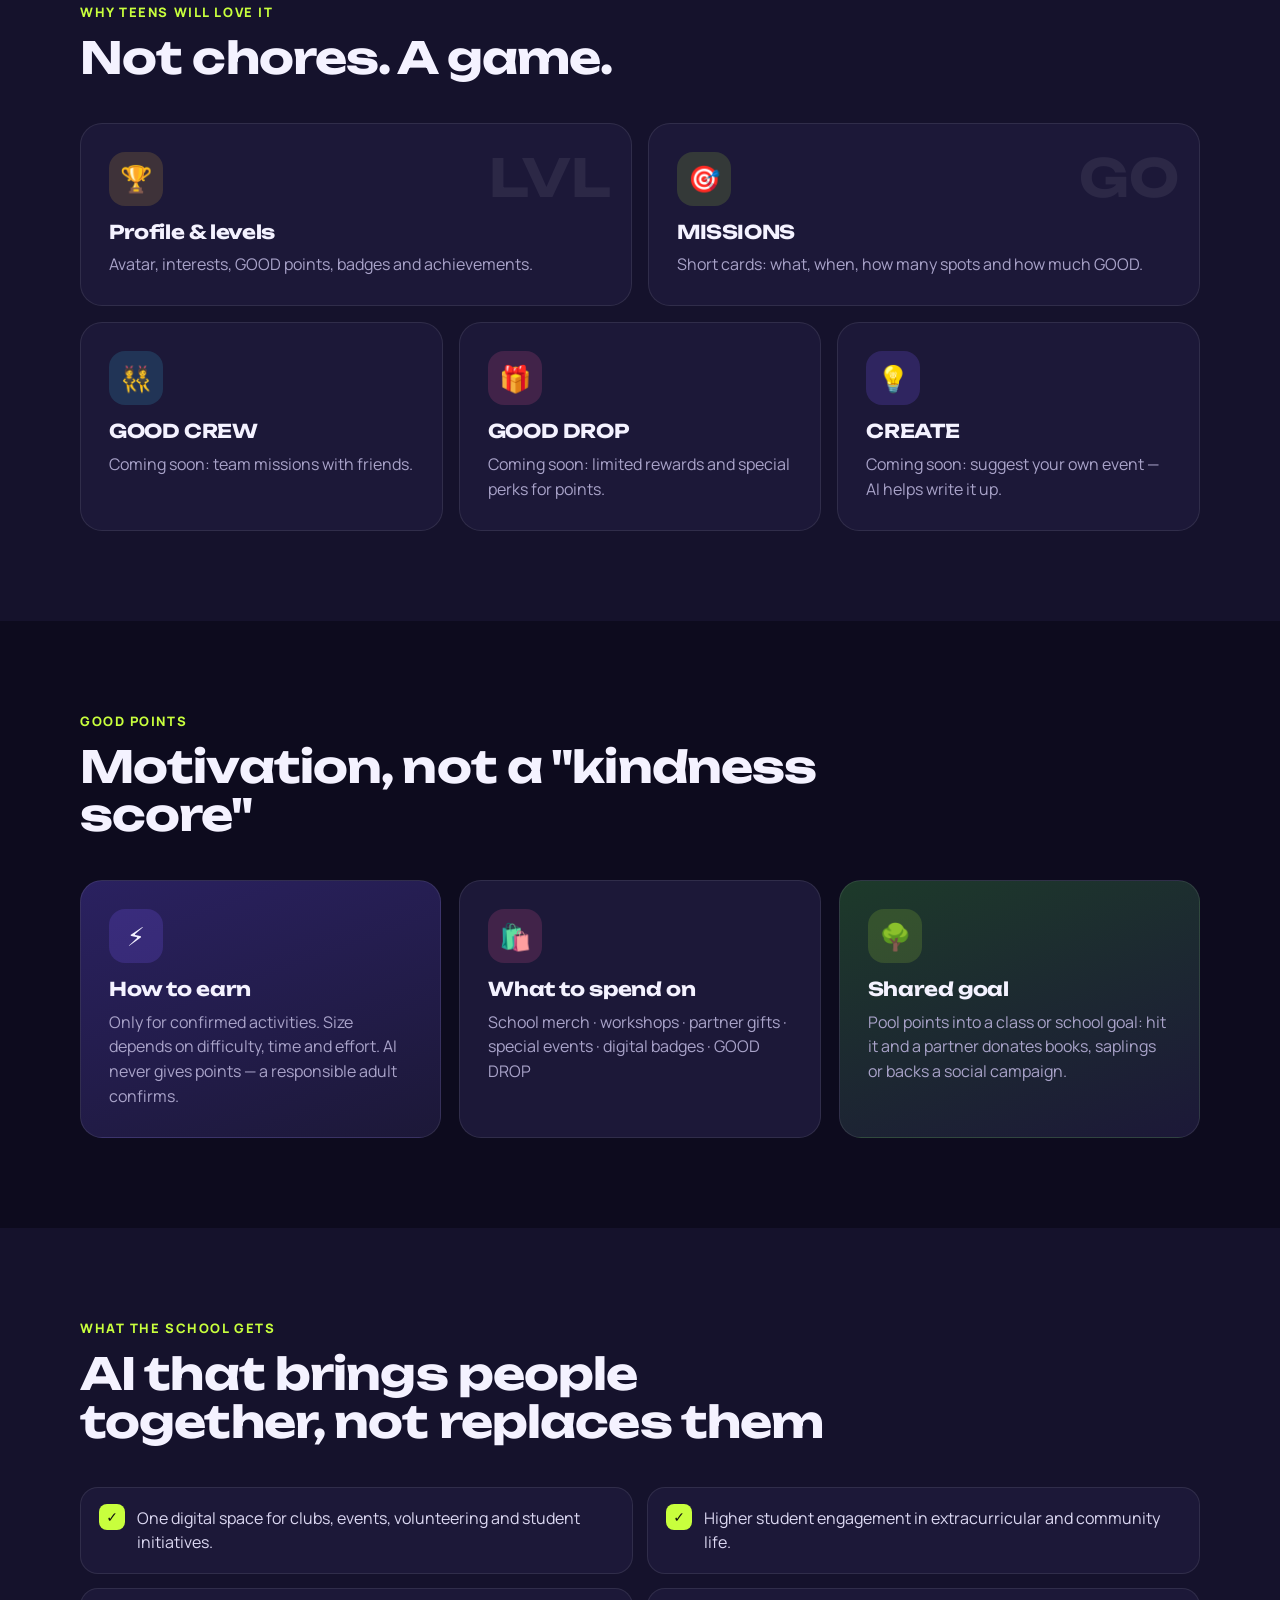
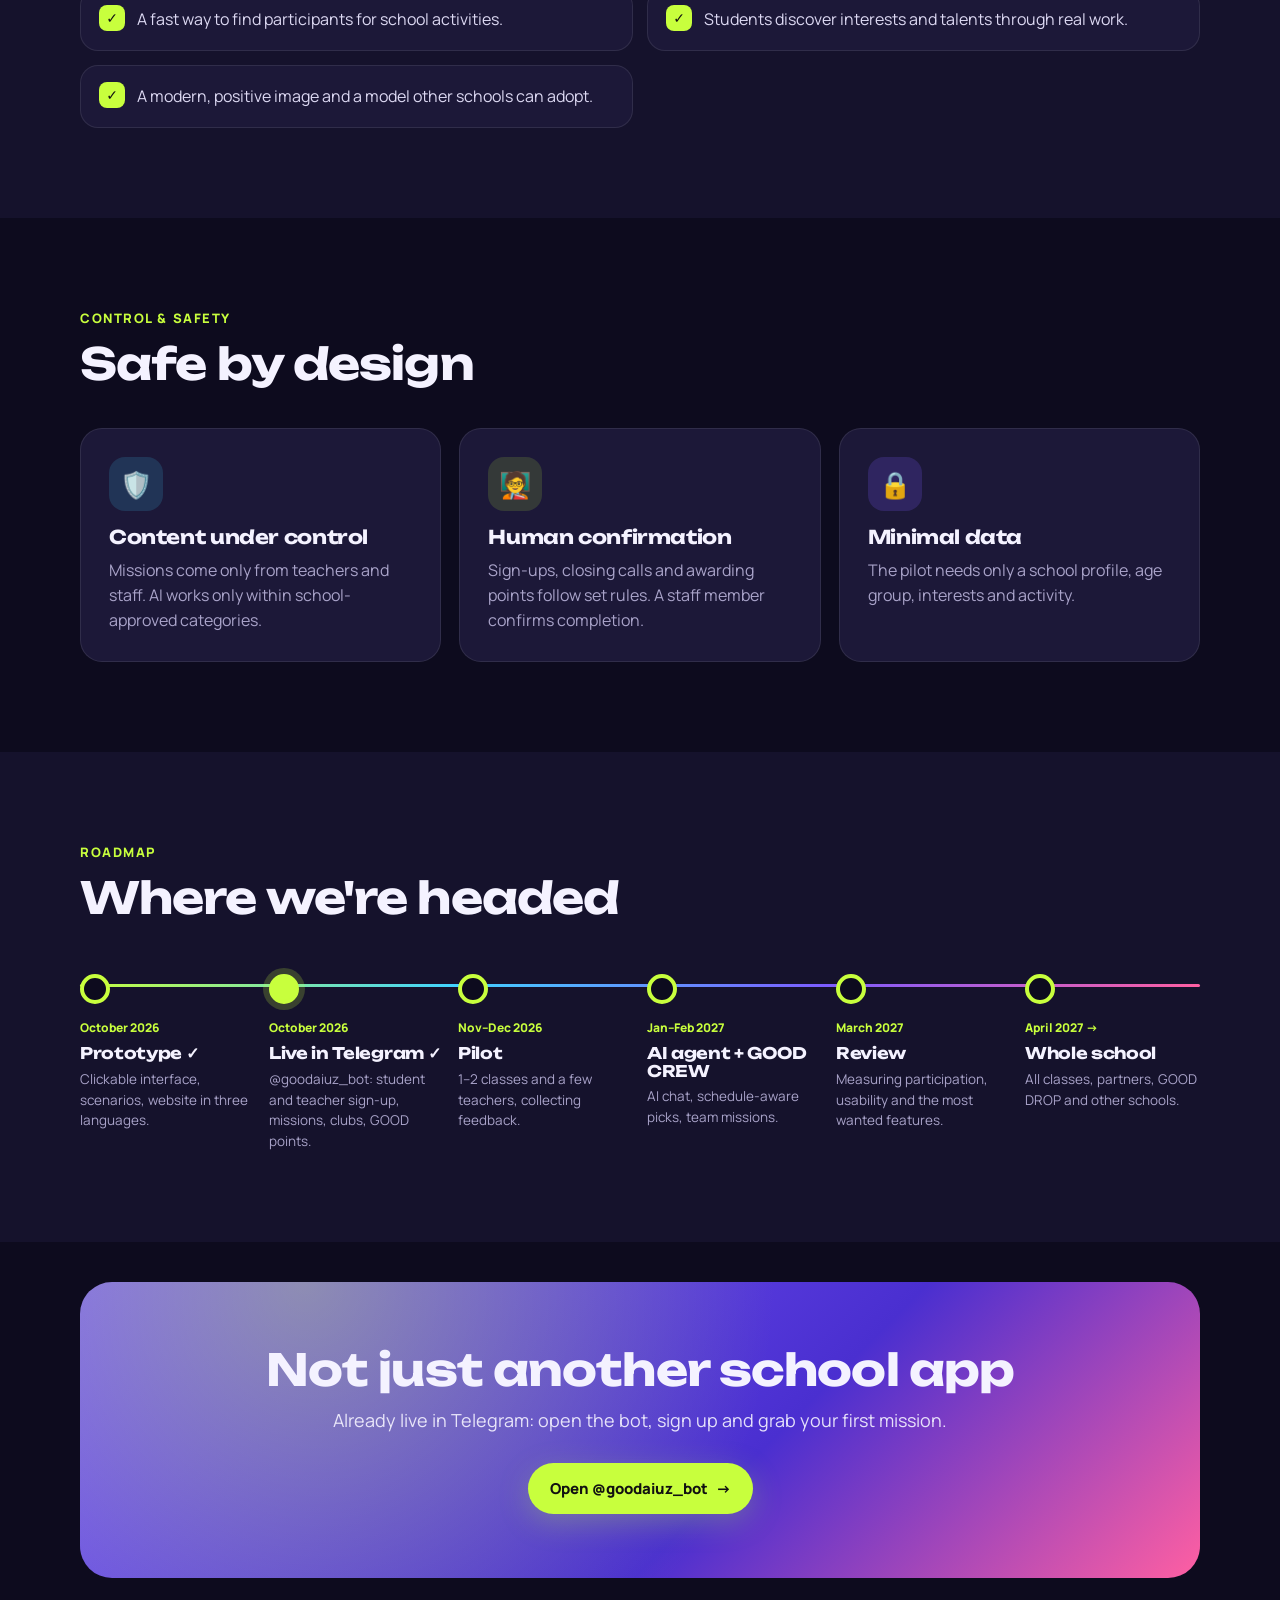
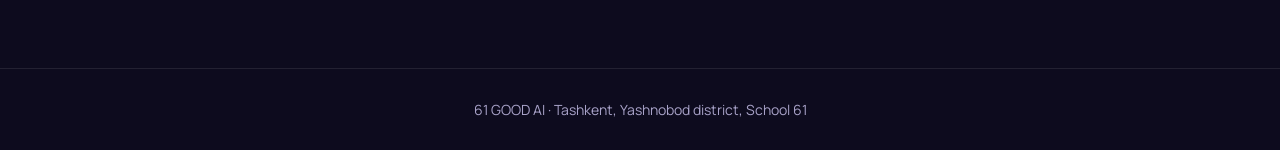
==== commit cc94c96d: "Point the site at the live Telegram bot instead of the prototype Landing buttons open @goodaiuz_bot," ====
--- a/index.html
+++ b/index.html
@@ -17,7 +17,7 @@
     <a href="#about" data-i18n="nav.about"></a><a href="#how" data-i18n="nav.how"></a><a href="#ours" data-i18n="nav.ours"></a><a href="#school" data-i18n="nav.school"></a><a href="#roadmap" data-i18n="nav.roadmap"></a>
   </div>
   <div class="langs"><button data-lang="uz">UZ</button><button data-lang="ru">RU</button><button data-lang="en">EN</button></div>
-  <a class="btn pri demo-link" href="app.html" data-i18n="nav.demo"></a>
+  <a class="btn pri demo-link" href="https://t.me/goodaiuz_bot" target="_blank" rel="noopener" data-i18n="nav.demo"></a>
 </div></nav>
 
 <header class="hero">
@@ -27,7 +27,7 @@
       <span class="badge" data-i18n="hero.badge"></span>
       <h1 data-i18n="hero.title"></h1>
       <p class="sub" data-i18n="hero.sub"></p>
-      <div class="ctas"><a class="btn pri demo-link" href="app.html"><span data-i18n="hero.cta"></span> →</a><a class="btn sec" href="#how" data-i18n="hero.cta2"></a></div>
+      <div class="ctas"><a class="btn pri demo-link" href="https://t.me/goodaiuz_bot" target="_blank" rel="noopener"><span data-i18n="hero.cta"></span> →</a><a class="btn sec" href="#how" data-i18n="hero.cta2"></a></div>
       <div class="tags"><span>🏫 <b data-i18n="hero.tag1"></b></span><span>✨ <b data-i18n="hero.tag2"></b></span><span>🙌 <b data-i18n="hero.tag3"></b></span></div>
     </div>
     <div class="phone"><div class="screen">
@@ -133,8 +133,8 @@
   <div class="kicker" data-i18n="road.kicker"></div>
   <h2 data-i18n="road.title"></h2>
   <div class="road">
-    <div class="rm now reveal"><small data-i18n="road.r1.w"></small><h3 data-i18n="road.r1.t"></h3><p data-i18n="road.r1.d"></p></div>
-    <div class="rm reveal"><small data-i18n="road.r2.w"></small><h3 data-i18n="road.r2.t"></h3><p data-i18n="road.r2.d"></p></div>
+    <div class="rm reveal"><small data-i18n="road.r1.w"></small><h3 data-i18n="road.r1.t"></h3><p data-i18n="road.r1.d"></p></div>
+    <div class="rm now reveal"><small data-i18n="road.r2.w"></small><h3 data-i18n="road.r2.t"></h3><p data-i18n="road.r2.d"></p></div>
     <div class="rm reveal"><small data-i18n="road.r3.w"></small><h3 data-i18n="road.r3.t"></h3><p data-i18n="road.r3.d"></p></div>
     <div class="rm reveal"><small data-i18n="road.r4.w"></small><h3 data-i18n="road.r4.t"></h3><p data-i18n="road.r4.d"></p></div>
     <div class="rm reveal"><small data-i18n="road.r5.w"></small><h3 data-i18n="road.r5.t"></h3><p data-i18n="road.r5.d"></p></div>
@@ -145,14 +145,13 @@
 <div class="cta reveal">
   <h2 data-i18n="cta.title"></h2>
   <p data-i18n="cta.sub"></p>
-  <a class="btn pri demo-link" href="app.html"><span data-i18n="cta.btn"></span> →</a>
+  <a class="btn pri demo-link" href="https://t.me/goodaiuz_bot" target="_blank" rel="noopener"><span data-i18n="cta.btn"></span> →</a>
 </div>
 
 <footer><div class="wrap" data-i18n="foot"></div></footer>
 
 <script src="i18n.js"></script>
 <script>
-  window.onLang = l => document.querySelectorAll(".demo-link").forEach(a => a.href = "app.html?lang=" + l);
   initLang();
   const io = new IntersectionObserver(es => es.forEach(e => { if (e.isIntersecting) { e.target.classList.add("in"); io.unobserve(e.target); } }), { threshold: .12 });
   document.querySelectorAll(".reveal").forEach(el => io.observe(el));
